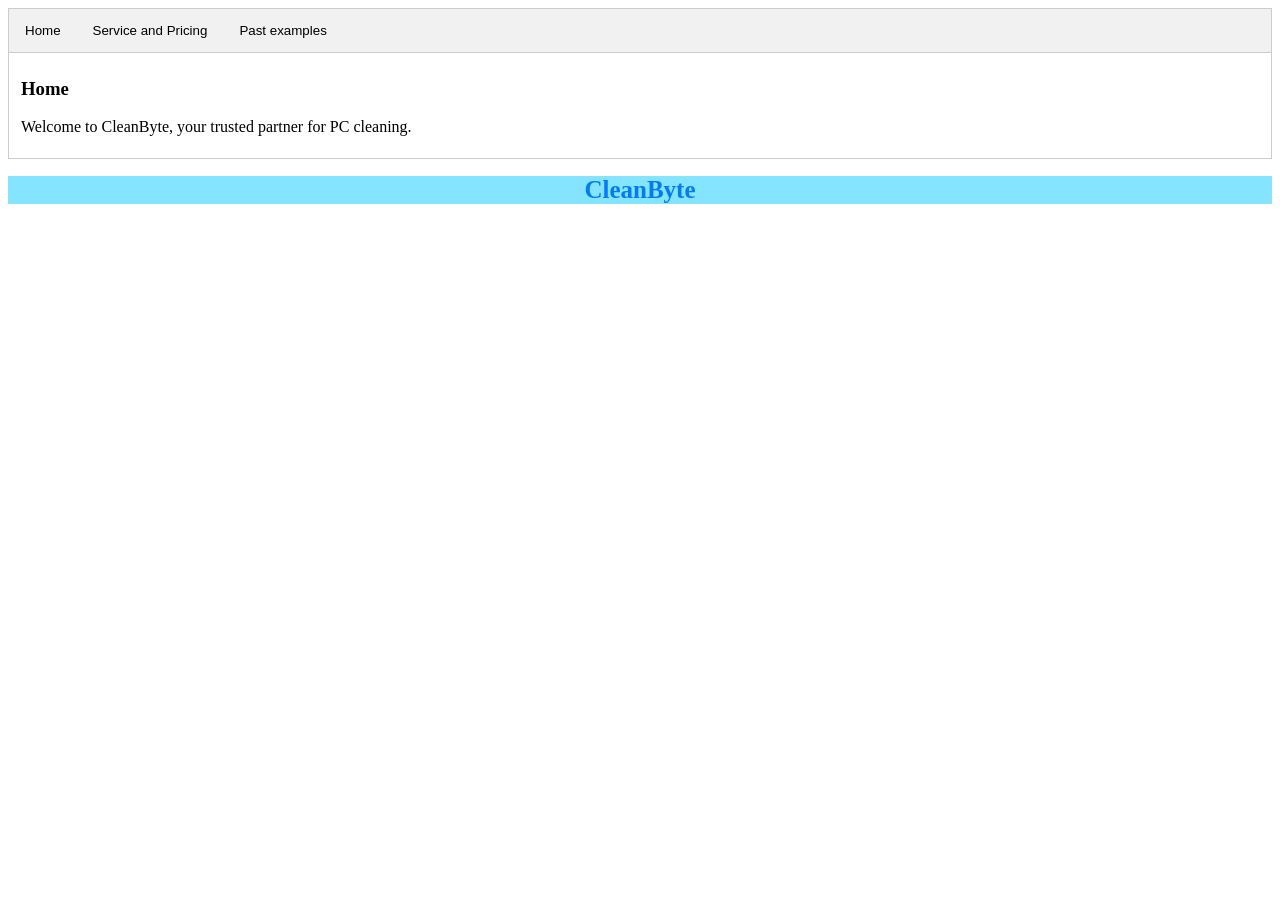
==== index.html @ 60a078ce "First batch of files Including the home page html, css, and js. While including the html of the serv" ====
<!DOCTYPE html>
<html lang="en">
<link rel="stylesheet" href="index.css">
<head>
    <meta charset="UTF-8">
    <title>CleanByte</title>
</head>
<body>
<div class="tab">
    <button class="tablinks" onclick="openCity('Home')">Home</button>
    <button class="tablinks" onclick="openCity('Service and Pricing')">Service and Pricing</button>
    <button class="tablinks" onclick="openCity('Past examples')">Past examples</button>
</div>

<!-- Tab content -->
<div id="Home" class="tabcontent">
  <h3>Home</h3>
  <p>Welcome to CleanByte, your trusted partner for PC cleaning.</p>
</div>


<div>
    <h1 style="color: #007bff; font-size: 25px; text-align: center; background-color: #85e4ff">CleanByte</h1>
</div>

<script src="index.js"></script>
</body>
</html>
---- index.css ----
h1 {
    color: #007bff;
    font-size: 25px;
    text-align: center;
    background-color: #85e4ff;
}

/* Style the tab */
.tab {
  overflow: hidden;
  border: 1px solid #ccc;
  background-color: #f1f1f1;
}

/* Style the buttons that are used to open the tab content */
.tab button {
  background-color: inherit;
  float: left;
  border: none;
  outline: none;
  cursor: pointer;
  padding: 14px 16px;
  transition: 0.3s;
}

/* Change background color of buttons on hover */
.tab button:hover {
  background-color: #ddd;
}

/* Create an active/current tablink class */
.tab button.active {
  background-color: #ccc;
}

/* Style the tab content */
.tabcontent {
  display: none;
  padding: 6px 12px;
  border: 1px solid #ccc;
  border-top: none;
}
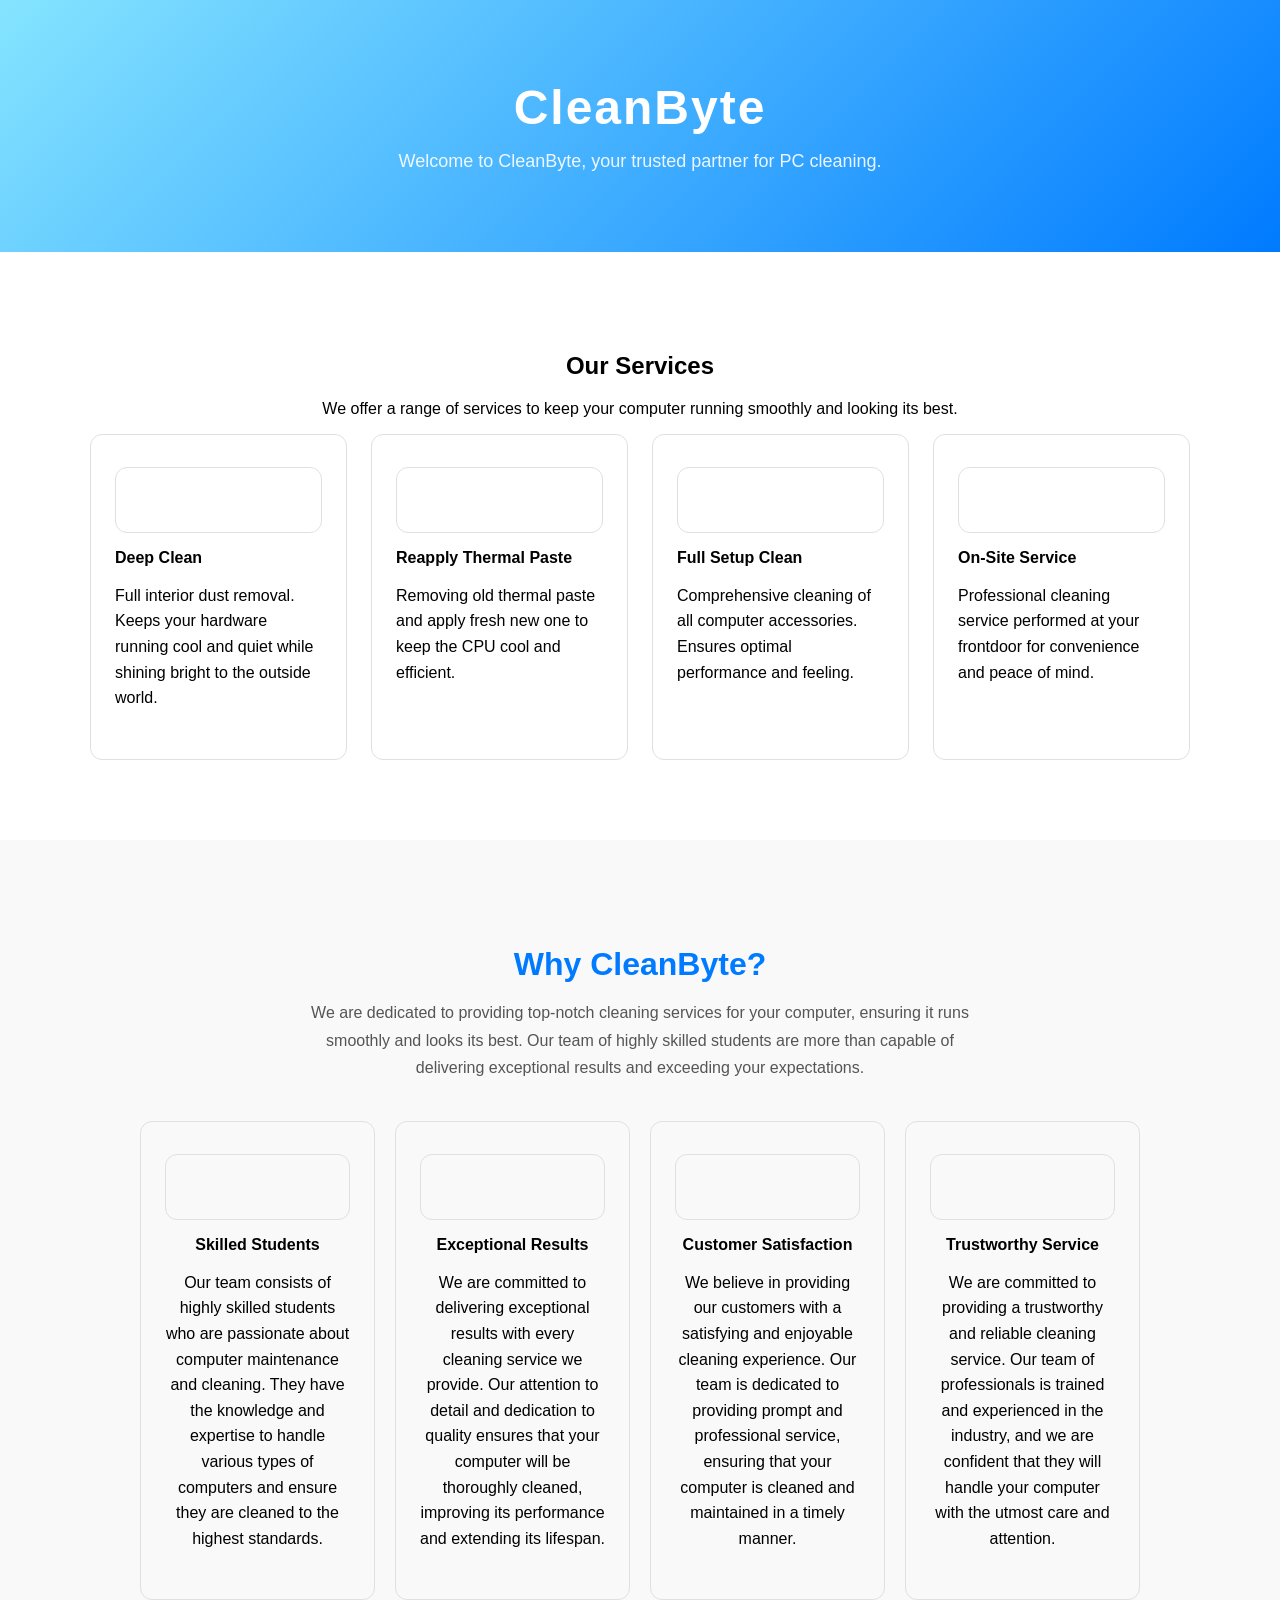
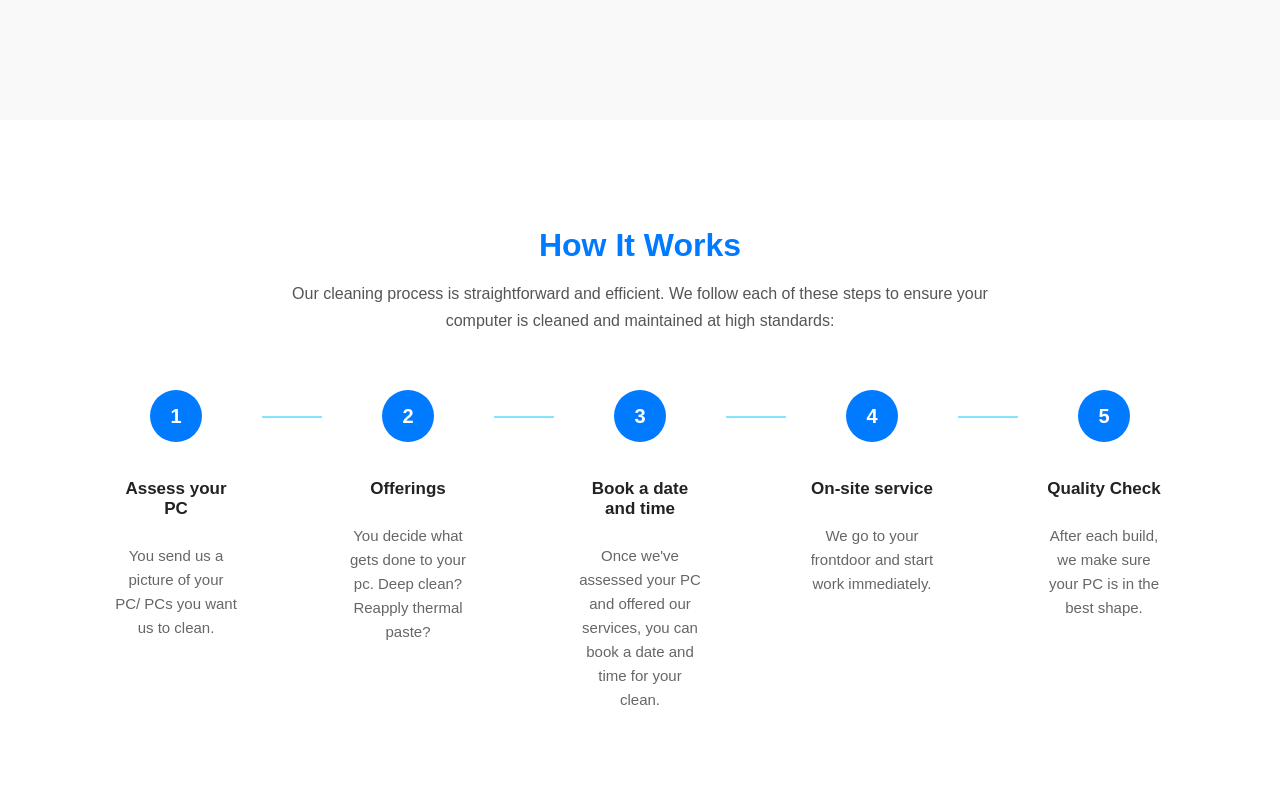
==== commit 0f4fe223: "Revamp index.html with new layout and services Updated the structure and content of the landing page" ====
--- a/index.html
+++ b/index.html
@@ -6,23 +6,127 @@
     <title>CleanByte</title>
 </head>
 <body>
-<div class="tab">
-    <button class="tablinks" onclick="openCity('Home')">Home</button>
-    <button class="tablinks" onclick="openCity('Service and Pricing')">Service and Pricing</button>
-    <button class="tablinks" onclick="openCity('Past examples')">Past examples</button>
+
+<!-- Tab content -->
+<div class="landing-page">
+    <h1>CleanByte</h1>
+    <h3>Welcome to CleanByte, your trusted partner for PC cleaning.</h3>
 </div>
 
-<!-- Tab content -->
-<div id="Home" class="tabcontent">
-  <h3>Home</h3>
-  <p>Welcome to CleanByte, your trusted partner for PC cleaning.</p>
-</div>
+<!-- Service Section -->
 
+<section class="services">
+    <div class="services-header">
+        <h2 style="text-align: center;">Our Services</h2>
+        <p style="text-align: center">We offer a range of services to keep your computer running smoothly and looking its best.</p>
+    </div>
+    <div class="services-grid">
+        <div class="card">
+            <div class="card"></div>
+            <h3> Deep Clean </h3>
+            <p>Full interior dust removal. Keeps your hardware running cool and quiet while shining bright to the outside world.</p>
+        </div>
+        <div class="card">
+            <div class="card"></div>
+            <h3> Reapply Thermal Paste </h3>
+            <p> Removing old thermal paste and apply fresh new one to keep the CPU cool and efficient. </p>
+        </div>
+        <div class="card">
+            <div class="card"></div>
+            <h3> Full Setup Clean </h3>
+            <p> Comprehensive cleaning of all computer accessories. Ensures optimal performance and feeling.</p>
+        </div>
+        <div class="card">
+            <div class="card"></div>
+            <h3> On-Site Service </h3>
+            <p> Professional cleaning service performed at your frontdoor for convenience and peace of mind. </p>
+        </div>
+    </div>    
+</section>
 
-<div>
-    <h1 style="color: #007bff; font-size: 25px; text-align: center; background-color: #85e4ff">CleanByte</h1>
-</div>
+<section class="trusted-by">
+    <!-- Why us -->
+    <div class="trusted-by-header">
+        <h2>
+            Why CleanByte?
+        </h2>
+        <p>
+            We are dedicated to providing top-notch cleaning services for your computer, ensuring it runs
+            smoothly and looks its best. Our team of highly skilled students are more than
+            capable of delivering exceptional results and exceeding your expectations.
+        </p>
+    </div>
+    <div class="trusted-by-grid">
+        <div class="card">
+            <div class="card"></div>
+            <h3> Skilled Students </h3>
+            <p> Our team consists of highly skilled students who are passionate about computer maintenance and cleaning. 
+                They have the knowledge and expertise to handle various types of computers and ensure they are 
+                cleaned to the highest standards. </p>
+        </div>
+        <div class="card">
+            <div class="card"></div>
+            <h3> Exceptional Results </h3>
+            <p> We are committed to delivering exceptional results with every cleaning service we provide. 
+                Our attention to detail and dedication to quality ensures that your computer will be thoroughly cleaned,
+                improving its performance and extending its lifespan. </p>
+        </div>
+        <div class="card">
+            <div class="card"></div>
+            <h3> Customer Satisfaction </h3>
+            <p> We believe in providing our customers with a satisfying and enjoyable cleaning experience. 
+                Our team is dedicated to providing prompt and professional service, ensuring that your computer is 
+                cleaned and maintained in a timely manner. </p>
+        </div>
+        <div class="card">
+            <div class="card"></div>
+            <h3> Trustworthy Service </h3>
+            <p> We are committed to providing a trustworthy and reliable cleaning service. Our team of professionals 
+                is trained and experienced in the industry, and we are confident that they will handle your computer 
+                with the utmost care and attention. </p>
+        </div>
+    </div>
+</section>
+
+<section class="how-it-works">
+    <div class="how-it-works-header">
+        <h2>How It Works</h2>
+        <p>Our cleaning process is straightforward and efficient. We follow each of these steps to ensure your
+            computer is cleaned and maintained at high standards:</p>
+    </div>
+    <div class="how-it-works-steps">
+        <div class="step">
+            <div class="step-number">1</div>
+            <h3>Assess your PC</h3>
+            <p>You send us a picture of your PC/ PCs you want us to clean. </p>
+        </div>
+        <div class="step-divider"></div>
+        <div class="step">
+            <div class="step-number">2</div>
+            <h3>Offerings</h3>
+            <p>You decide what gets done to your pc. Deep clean? Reapply thermal paste? </p>
+        </div>
+        <div class="step-divider"></div>
+        <div class="step">
+            <div class="step-number">3</div>
+            <h3>Book a date and time</h3>
+            <p>Once we've assessed your PC and offered our services, you can book a date and time for your clean.</p>
+        </div>
+        <div class="step-divider"></div>
+        <div class="step">
+            <div class="step-number">4</div>
+            <h3>On-site service</h3>
+            <p>We go to your frontdoor and start work immediately.</p>
+        </div>
+        <div class="step-divider"></div>
+        <div class="step">
+            <div class="step-number">5</div>
+            <h3>Quality Check</h3>
+            <p>After each build, we make sure your PC is in the best shape. </p>
+        </div>
+    </div>
+</section>
 
 <script src="index.js"></script>
 </body>
-</html>+</html>
--- a/index.css
+++ b/index.css
@@ -1,8 +1,19 @@
+body {
+    font-family: Arial, sans-serif;
+    margin: 0;
+    padding: 0;
+}
+
 h1 {
     color: #007bff;
     font-size: 25px;
     text-align: center;
     background-color: #85e4ff;
+    margin: 0;
+}
+
+h3 {
+    font-size: 20px;
 }
 
 /* Style the tab */
@@ -21,6 +32,7 @@
   cursor: pointer;
   padding: 14px 16px;
   transition: 0.3s;
+  font-size: 14px;
 }
 
 /* Change background color of buttons on hover */
@@ -39,4 +51,197 @@
   padding: 6px 12px;
   border: 1px solid #ccc;
   border-top: none;
-}+}
+/* ------------ Landing Part ------------------ */
+.landing-page {
+    background: linear-gradient(135deg, #85e4ff 0%, #007bff 100%);
+    padding: 80px 40px;
+    text-align: center;
+}
+
+.landing-page h1 {
+    background-color: transparent;
+    color: #ffffff;
+    font-size: 48px;
+    letter-spacing: 2px;
+    margin: 0 0 16px 0;
+}
+
+.landing-page h3 {
+    color: rgba(255, 255, 255, 0.9);
+    font-size: 18px;
+    font-weight: 400;
+    margin: 0;
+}
+
+/* ------------ Servicing Part ------------------ */
+.services {
+    padding: 80px 40px;
+}
+
+.services-grid {
+    display: grid;
+    grid-template-columns: repeat(4, 1fr);
+    gap: 24px;
+    max-width: 1100px;
+    margin: 0 auto;
+}
+
+.card {
+    padding: 32px 24px;
+    border: 1px solid #e0e0e0;
+    border-radius: 12px;
+}
+
+.card-icon {
+    width: 64px;
+    height: 64px;
+    margin-bottom: 16px;
+}
+
+.card h3 {
+    font-size: 16px;
+    font-weight: bold;
+    margin-bottom: 8px;
+}
+
+.card p {
+    font-size: 16px;
+    line-height: 1.6;
+    color: #000;
+}
+
+@media (max-width: 768px) {
+    .services-grid {
+        grid-template-columns: repeat(2, 1fr);
+    }
+}
+
+@media (max-width: 480px) {
+    .services-grid {
+        grid-template-columns: 1fr;
+    }
+}
+
+/* ------------ Trusted By / Why Us Part ------------------ */
+.trusted-by {
+    background-color: #f9f9f9;
+    padding: 80px 20px;
+    text-align: center;
+}
+
+.trusted-by-header {
+    max-width: 700px;
+    margin: 0 auto;
+}
+
+.trusted-by-header h2 {
+    font-size: 32px;
+    color: #007bff;
+    margin-bottom: 16px;
+}
+
+.trusted-by-header p {
+    font-size: 16px;
+    line-height: 1.7;
+    color: #555;
+}
+
+.trusted-by-grid {
+    display: grid;
+    grid-template-columns: repeat(4, 1fr);
+    gap: 20px;
+    max-width: 1000px;
+    margin: 40px auto;
+}
+
+/* ------------ How It Works Part ------------------ */
+.how-it-works {
+    padding: 80px 40px;
+    background-color: #ffffff;
+    text-align: center;
+}
+
+.how-it-works-header {
+    max-width: 700px;
+    margin: 0 auto 56px auto;
+}
+
+.how-it-works-header h2 {
+    font-size: 32px;
+    color: #007bff;
+    margin-bottom: 16px;
+}
+
+.how-it-works-header p {
+    font-size: 16px;
+    line-height: 1.7;
+    color: #555;
+}
+
+.how-it-works-steps {
+    display: flex;
+    flex-direction: row;
+    align-items: flex-start;
+    justify-content: center;
+    max-width: 1100px;
+    margin: 0 auto;
+}
+
+.step {
+    flex: 1;
+    padding: 0 24px;
+    display: flex;
+    flex-direction: column;
+    align-items: center;
+}
+
+.step-number {
+    width: 52px;
+    height: 52px;
+    border-radius: 50%;
+    background-color: #007bff;
+    color: #ffffff;
+    font-size: 20px;
+    font-weight: bold;
+    display: flex;
+    align-items: center;
+    justify-content: center;
+    margin-bottom: 20px;
+    flex-shrink: 0;
+}
+
+.step h3 {
+    font-size: 17px;
+    font-weight: bold;
+    margin-bottom: 10px;
+    color: #222;
+}
+
+.step p {
+    font-size: 15px;
+    line-height: 1.6;
+    color: #666;
+}
+
+.step-divider {
+    width: 60px;
+    height: 2px;
+    background-color: #85e4ff;
+    margin-top: 26px;
+    flex-shrink: 0;
+}
+
+@media (max-width: 768px) {
+    .how-it-works-steps {
+        flex-direction: column;
+        align-items: center;
+    }
+
+    .step-divider {
+        width: 2px;
+        height: 40px;
+        margin: 0;
+    }
+}
+
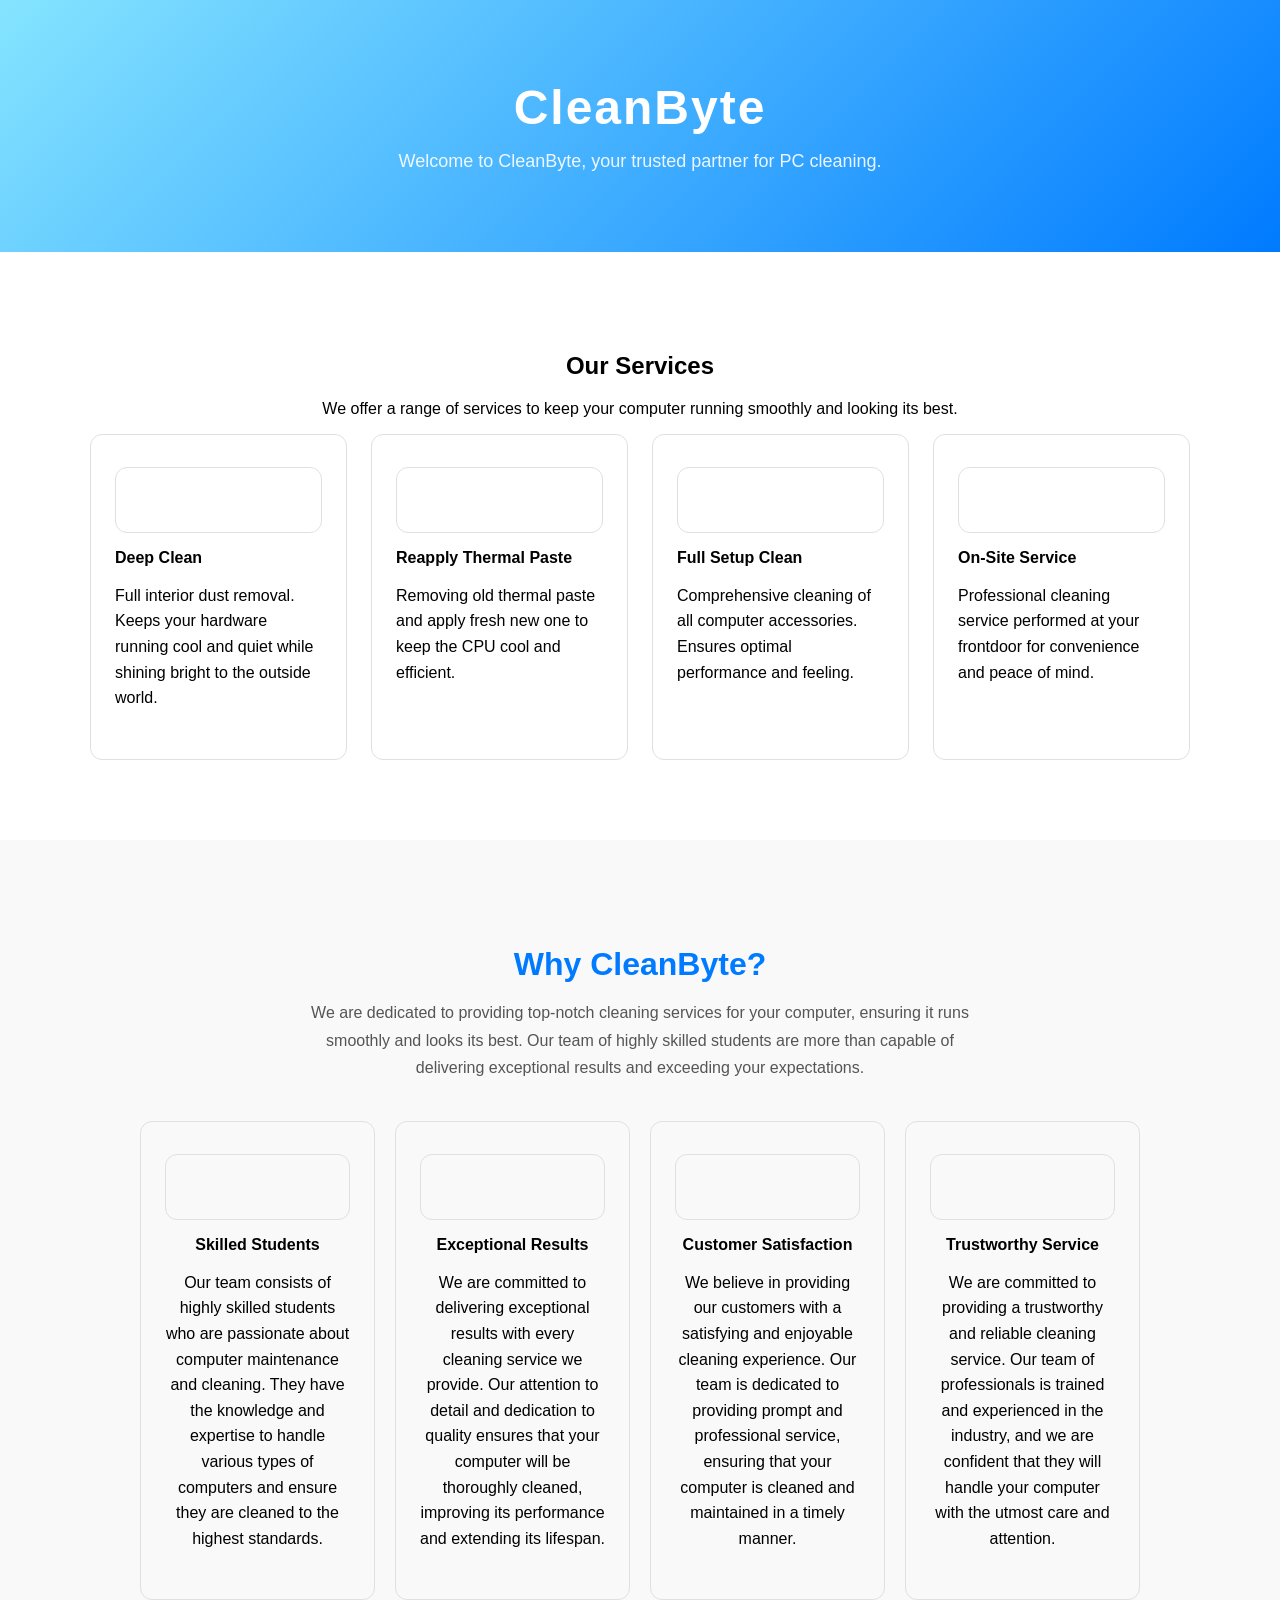
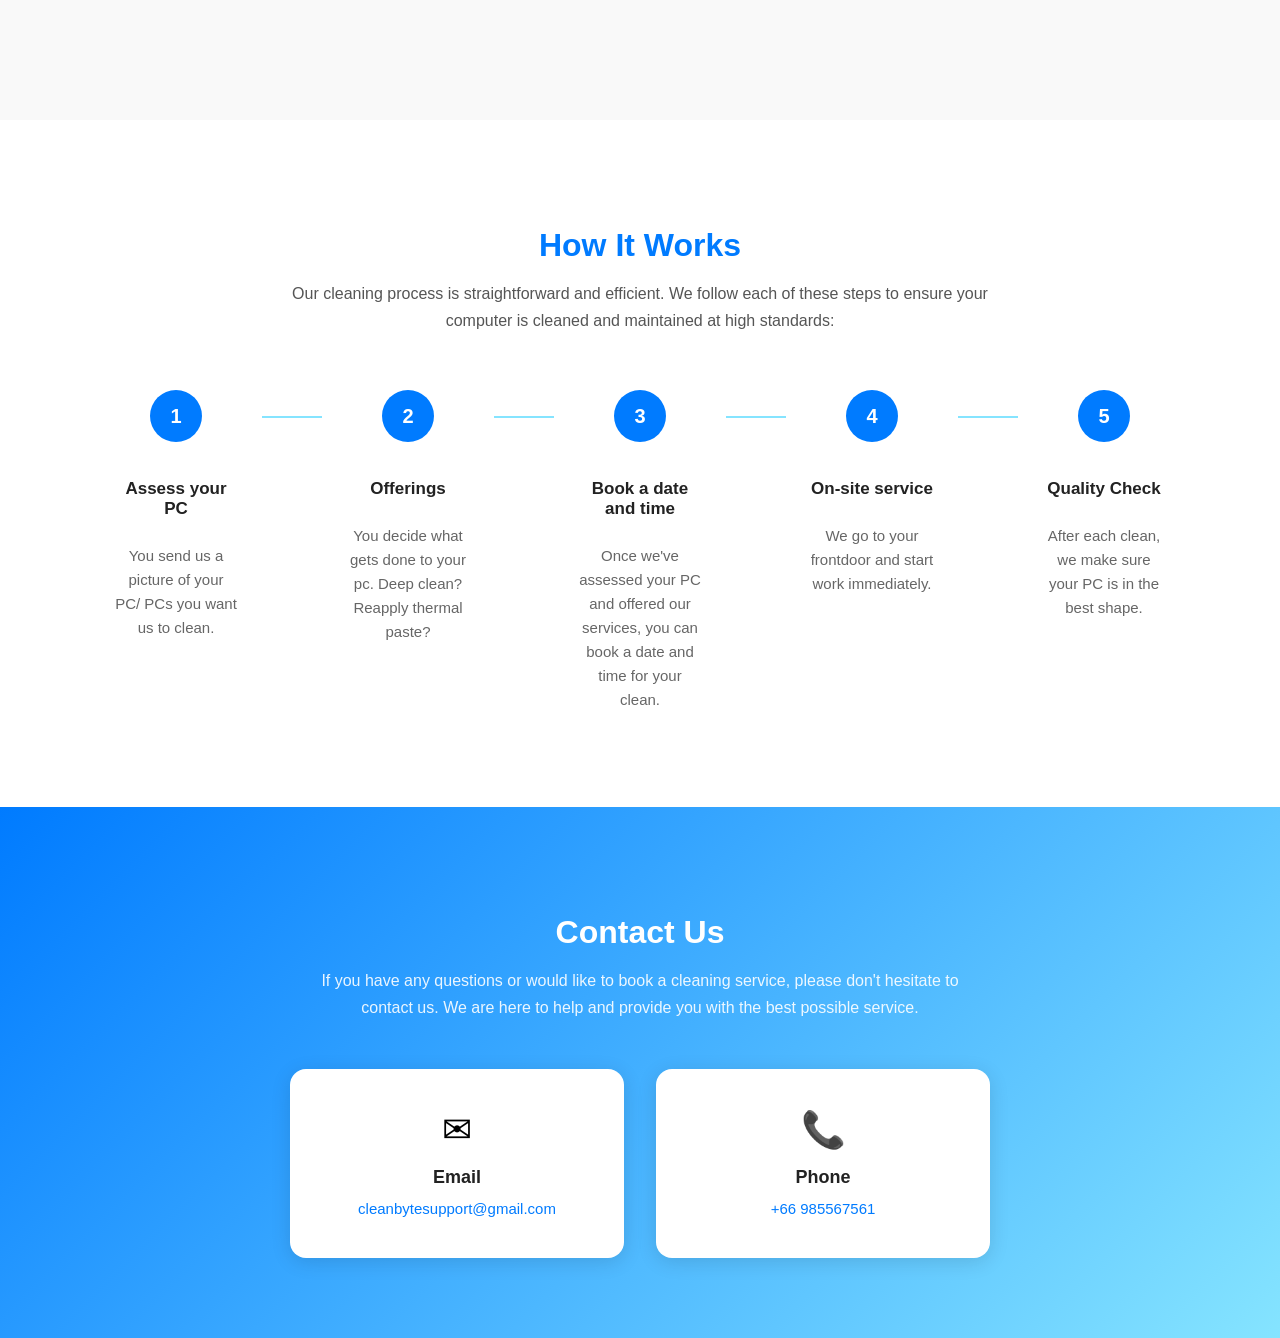
==== commit 34f7fdf9: "Enhance index.html with service details and contact info Updated the index.html file to include addi" ====
--- a/index.html
+++ b/index.html
@@ -122,7 +122,27 @@
         <div class="step">
             <div class="step-number">5</div>
             <h3>Quality Check</h3>
-            <p>After each build, we make sure your PC is in the best shape. </p>
+            <p>After each clean, we make sure your PC is in the best shape. </p>
+        </div>
+    </div>
+</section>
+
+<section class="contact-us">
+    <div class="contact-us-header">
+        <h2>Contact Us</h2>
+        <p>If you have any questions or would like to book a cleaning service, please don't hesitate to contact us.
+            We are here to help and provide you with the best possible service.</p>
+    </div>
+    <div class="contact-us-cards">
+        <div class="contact-card">
+            <div class="contact-card-icon">&#9993;</div>
+            <h3>Email</h3>
+            <a href="mailto:cleanbytesupport@gmail.com">cleanbytesupport@gmail.com</a>
+        </div>
+        <div class="contact-card">
+            <div class="contact-card-icon">&#128222;</div>
+            <h3>Phone</h3>
+            <a href="tel:+66985567561">+66 985567561</a>
         </div>
     </div>
 </section>
--- a/index.css
+++ b/index.css
@@ -245,3 +245,88 @@
     }
 }
 
+/* ------------ Contact Us Part ------------------ */
+.contact-us {
+    background: linear-gradient(135deg, #007bff 0%, #85e4ff 100%);
+    padding: 80px 40px;
+    text-align: center;
+}
+
+.contact-us-header {
+    max-width: 650px;
+    margin: 0 auto 48px auto;
+}
+
+.contact-us-header h2 {
+    font-size: 32px;
+    color: #ffffff;
+    margin-bottom: 16px;
+}
+
+.contact-us-header p {
+    font-size: 16px;
+    line-height: 1.7;
+    color: rgba(255, 255, 255, 0.9);
+}
+
+.contact-us-cards {
+    display: flex;
+    justify-content: center;
+    gap: 32px;
+    flex-wrap: wrap;
+    max-width: 700px;
+    margin: 0 auto;
+}
+
+.contact-card {
+    background-color: #ffffff;
+    border-radius: 16px;
+    padding: 40px 48px;
+    flex: 1;
+    min-width: 220px;
+    max-width: 280px;
+    box-shadow: 0 4px 20px rgba(0, 0, 0, 0.12);
+    transition: transform 0.2s ease, box-shadow 0.2s ease;
+}
+
+.contact-card:hover {
+    transform: translateY(-4px);
+    box-shadow: 0 8px 28px rgba(0, 0, 0, 0.18);
+}
+
+.contact-card-icon {
+    font-size: 36px;
+    margin-bottom: 16px;
+}
+
+.contact-card h3 {
+    font-size: 18px;
+    font-weight: bold;
+    color: #222;
+    margin: 0 0 12px 0;
+}
+
+.contact-card a {
+    font-size: 15px;
+    color: #007bff;
+    text-decoration: none;
+    word-break: break-all;
+}
+
+.contact-card a:hover {
+    text-decoration: underline;
+}
+
+@media (max-width: 480px) {
+    .contact-us-cards {
+        flex-direction: column;
+        align-items: center;
+    }
+
+    .contact-card {
+        max-width: 100%;
+        width: 100%;
+    }
+}
+
+
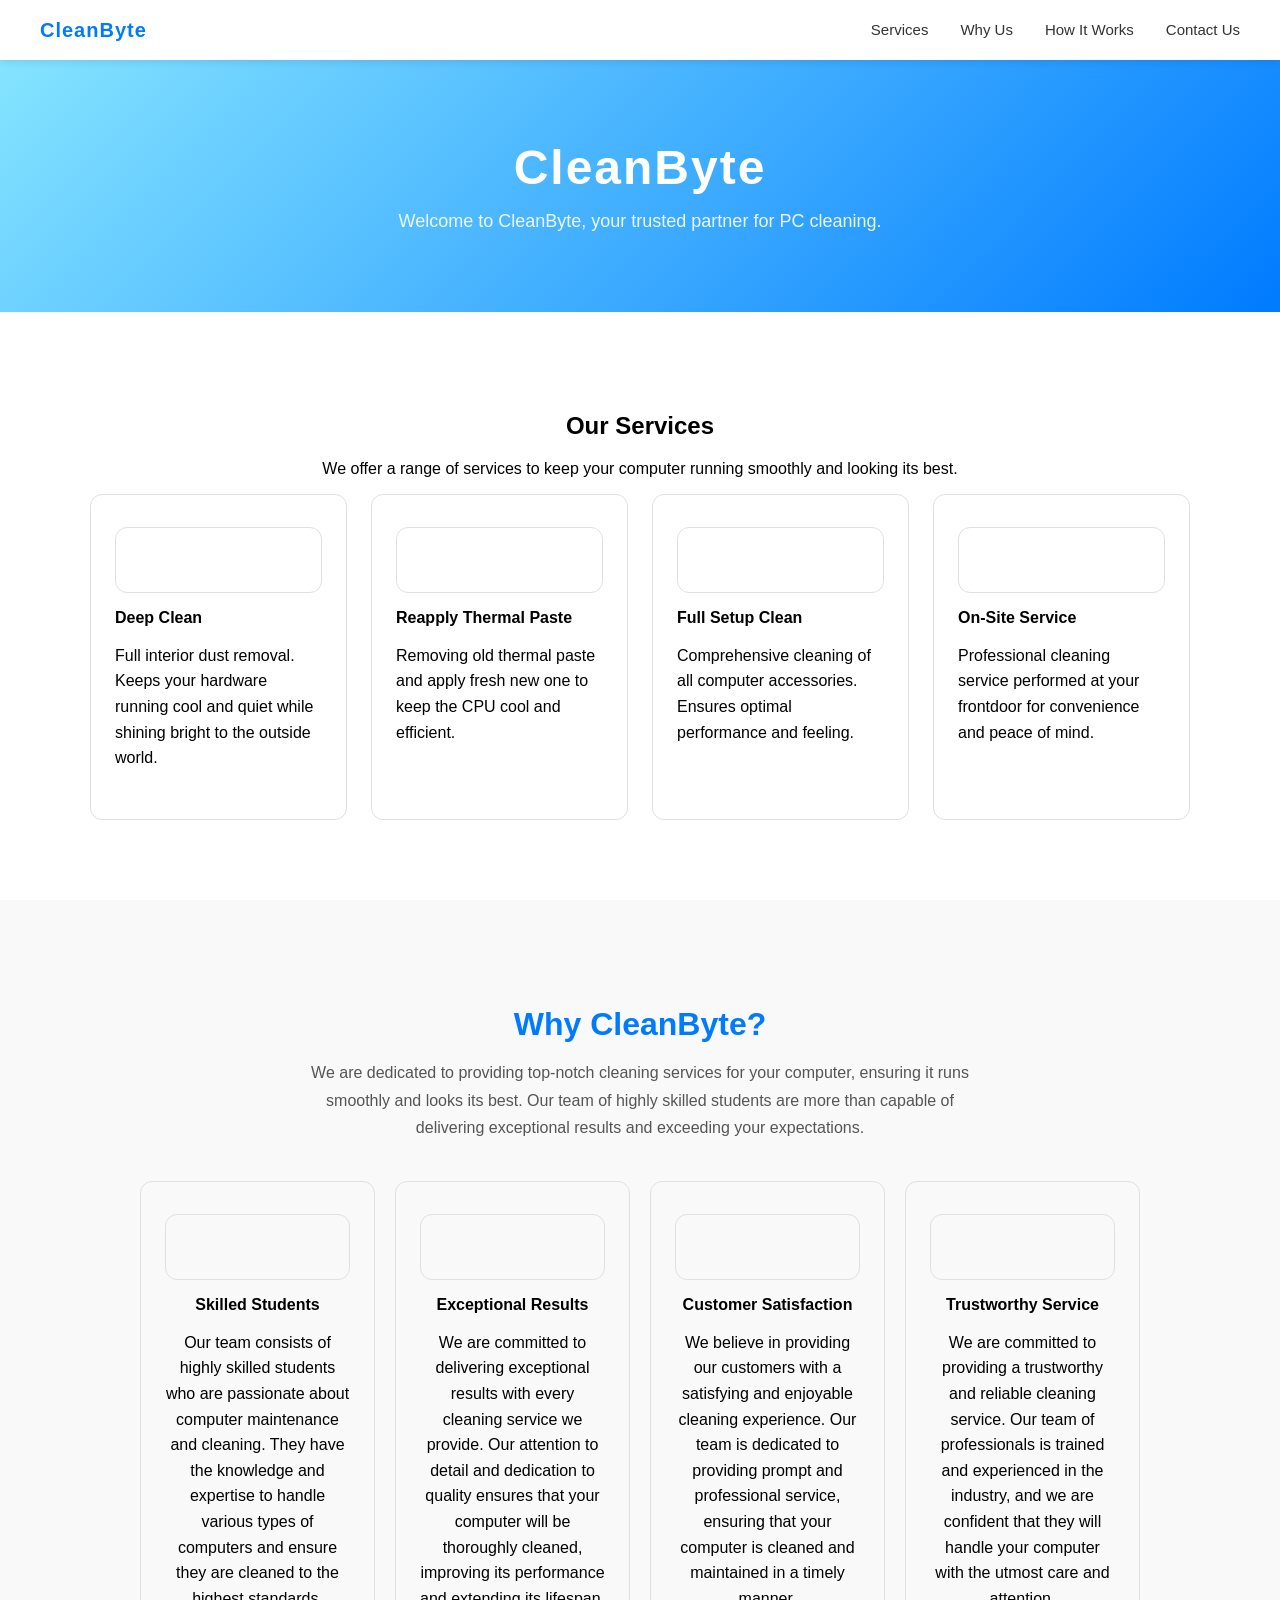
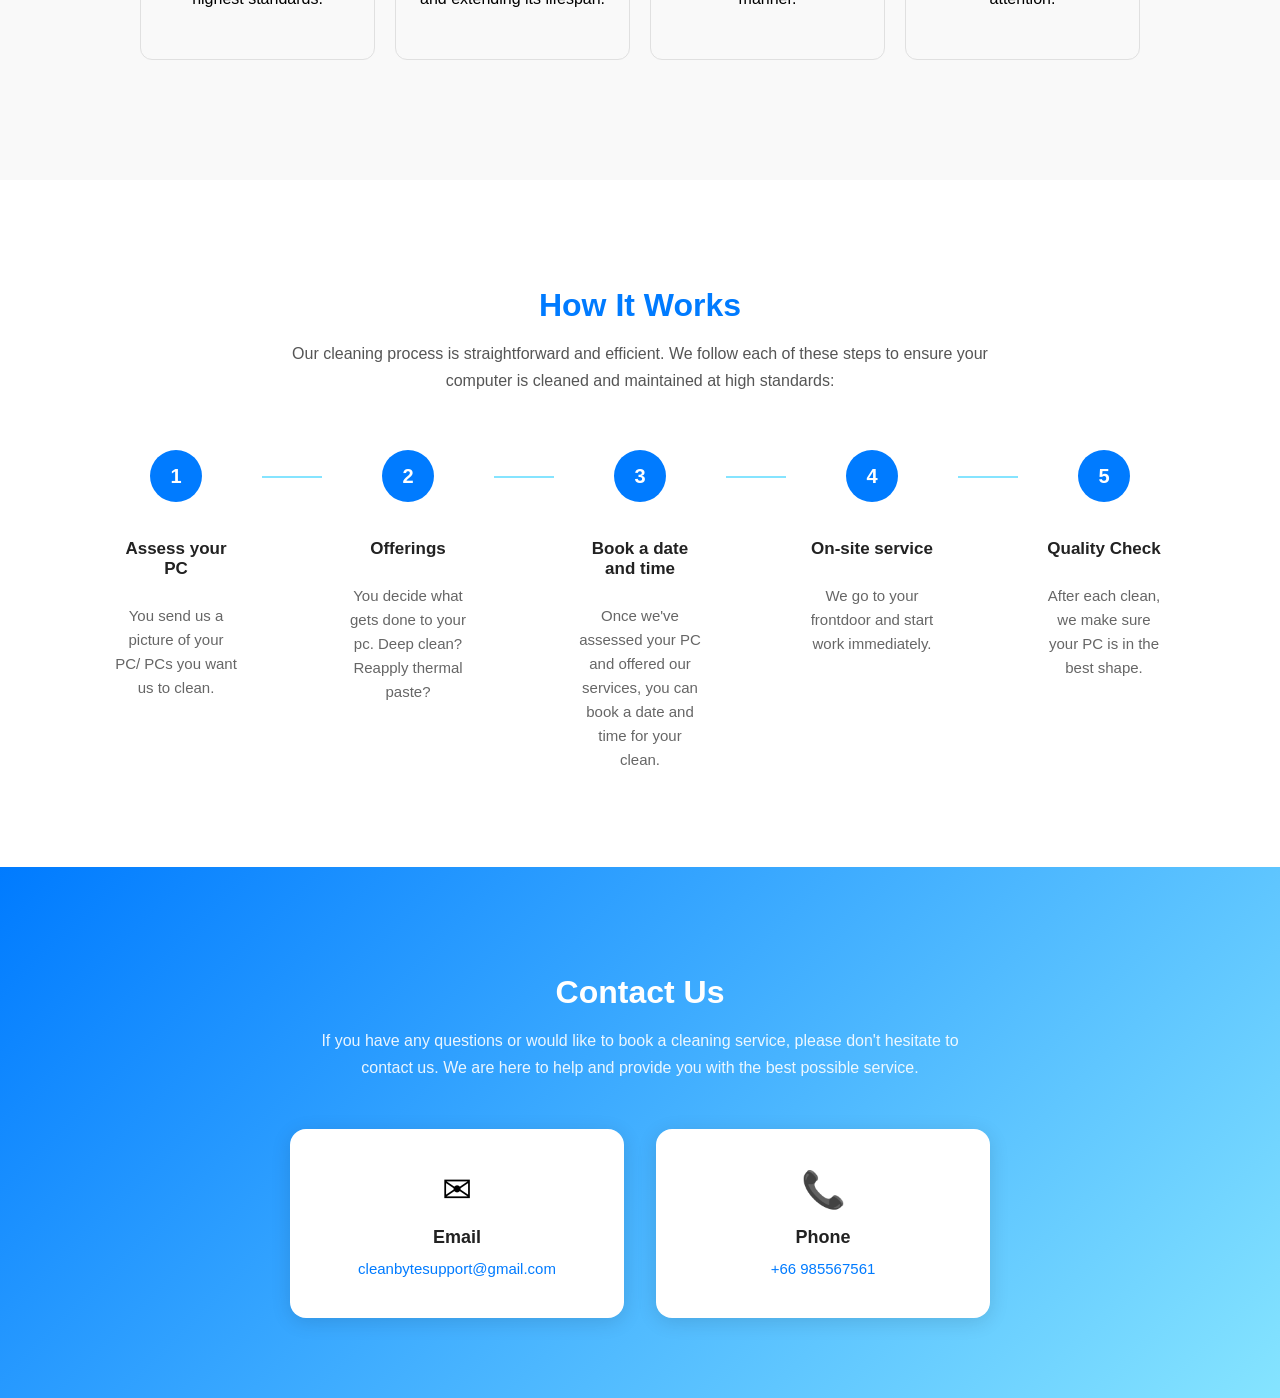
==== commit c2ed37c9: "Add navigation bar and section IDs to index.html" ====
--- a/index.html
+++ b/index.html
@@ -1,11 +1,22 @@
 <!DOCTYPE html>
 <html lang="en">
-<link rel="stylesheet" href="index.css">
 <head>
+    <link rel="stylesheet" href="index.css">
     <meta charset="UTF-8">
     <title>CleanByte</title>
 </head>
 <body>
+
+<!-- Navbar -->
+<nav class="navbar">
+    <div class="navbar-logo">CleanByte</div>
+    <ul class="navbar-links">
+        <li><a href="#services">Services</a></li>
+        <li><a href="#why-us">Why Us</a></li>
+        <li><a href="#how-it-works">How It Works</a></li>
+        <li><a href="#contact-us">Contact Us</a></li>
+    </ul>
+</nav>
 
 <!-- Tab content -->
 <div class="landing-page">
@@ -15,7 +26,7 @@
 
 <!-- Service Section -->
 
-<section class="services">
+<section id="services" class="services">
     <div class="services-header">
         <h2 style="text-align: center;">Our Services</h2>
         <p style="text-align: center">We offer a range of services to keep your computer running smoothly and looking its best.</p>
@@ -44,7 +55,7 @@
     </div>    
 </section>
 
-<section class="trusted-by">
+<section id="why-us" class="trusted-by">
     <!-- Why us -->
     <div class="trusted-by-header">
         <h2>
@@ -88,7 +99,7 @@
     </div>
 </section>
 
-<section class="how-it-works">
+<section id="how-it-works" class="how-it-works">
     <div class="how-it-works-header">
         <h2>How It Works</h2>
         <p>Our cleaning process is straightforward and efficient. We follow each of these steps to ensure your
@@ -127,7 +138,7 @@
     </div>
 </section>
 
-<section class="contact-us">
+<section id="contact-us" class="contact-us">
     <div class="contact-us-header">
         <h2>Contact Us</h2>
         <p>If you have any questions or would like to book a cleaning service, please don't hesitate to contact us.
--- a/index.css
+++ b/index.css
@@ -1,7 +1,67 @@
+html {
+    scroll-behavior: smooth;
+}
+
 body {
     font-family: Arial, sans-serif;
     margin: 0;
     padding: 0;
+}
+
+/* ------------ Navbar ------------------ */
+.navbar {
+    position: sticky;
+    top: 0;
+    z-index: 100;
+    display: flex;
+    align-items: center;
+    justify-content: space-between;
+    background-color: #ffffff;
+    padding: 0 40px;
+    height: 60px;
+    box-shadow: 0 2px 8px rgba(0, 0, 0, 0.1);
+}
+
+.navbar-logo {
+    font-size: 20px;
+    font-weight: bold;
+    color: #007bff;
+    letter-spacing: 1px;
+}
+
+.navbar-links {
+    list-style: none;
+    display: flex;
+    gap: 32px;
+    margin: 0;
+    padding: 0;
+}
+
+.navbar-links a {
+    text-decoration: none;
+    color: #333;
+    font-size: 15px;
+    font-weight: 500;
+    transition: color 0.2s ease;
+}
+
+.navbar-links a:hover {
+    color: #007bff;
+}
+
+@media (max-width: 600px) {
+    .navbar {
+        flex-direction: column;
+        height: auto;
+        padding: 12px 20px;
+        gap: 10px;
+    }
+
+    .navbar-links {
+        gap: 16px;
+        flex-wrap: wrap;
+        justify-content: center;
+    }
 }
 
 h1 {
@@ -328,5 +388,3 @@
         width: 100%;
     }
 }
-
-
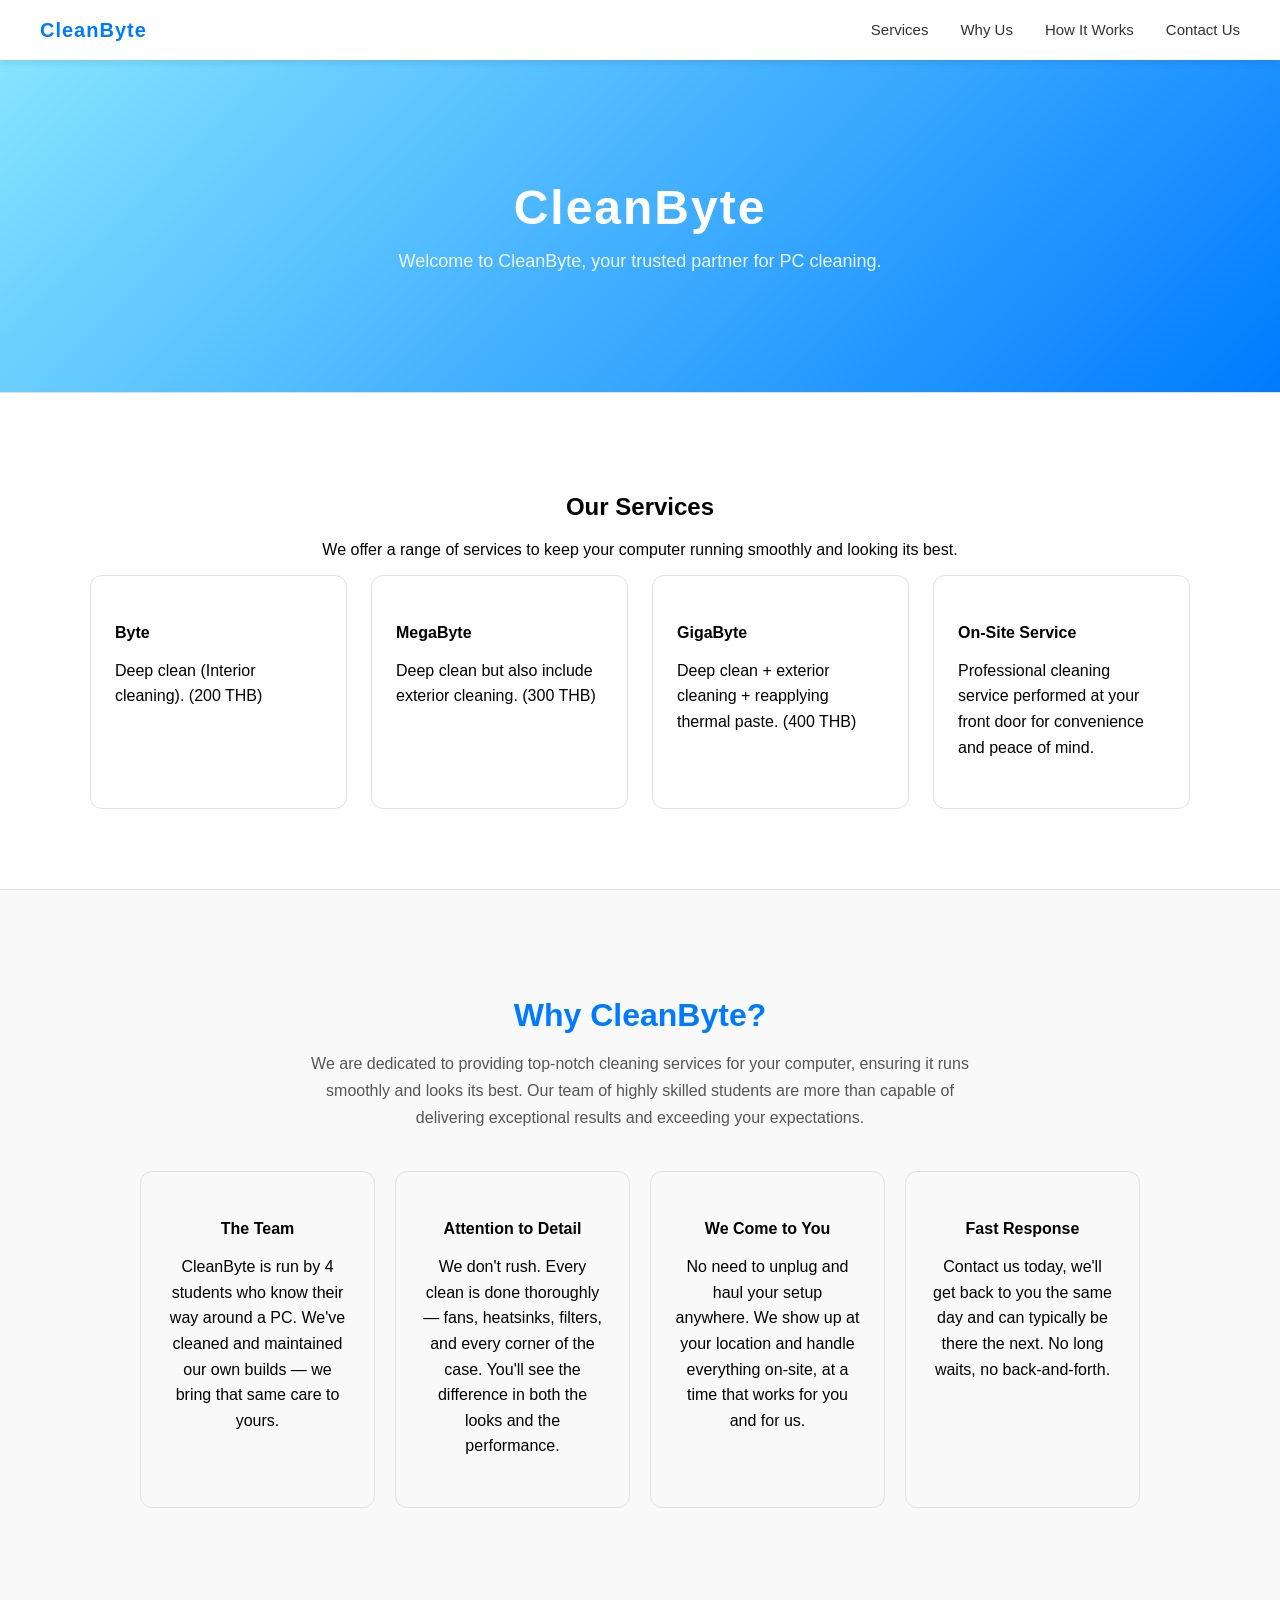
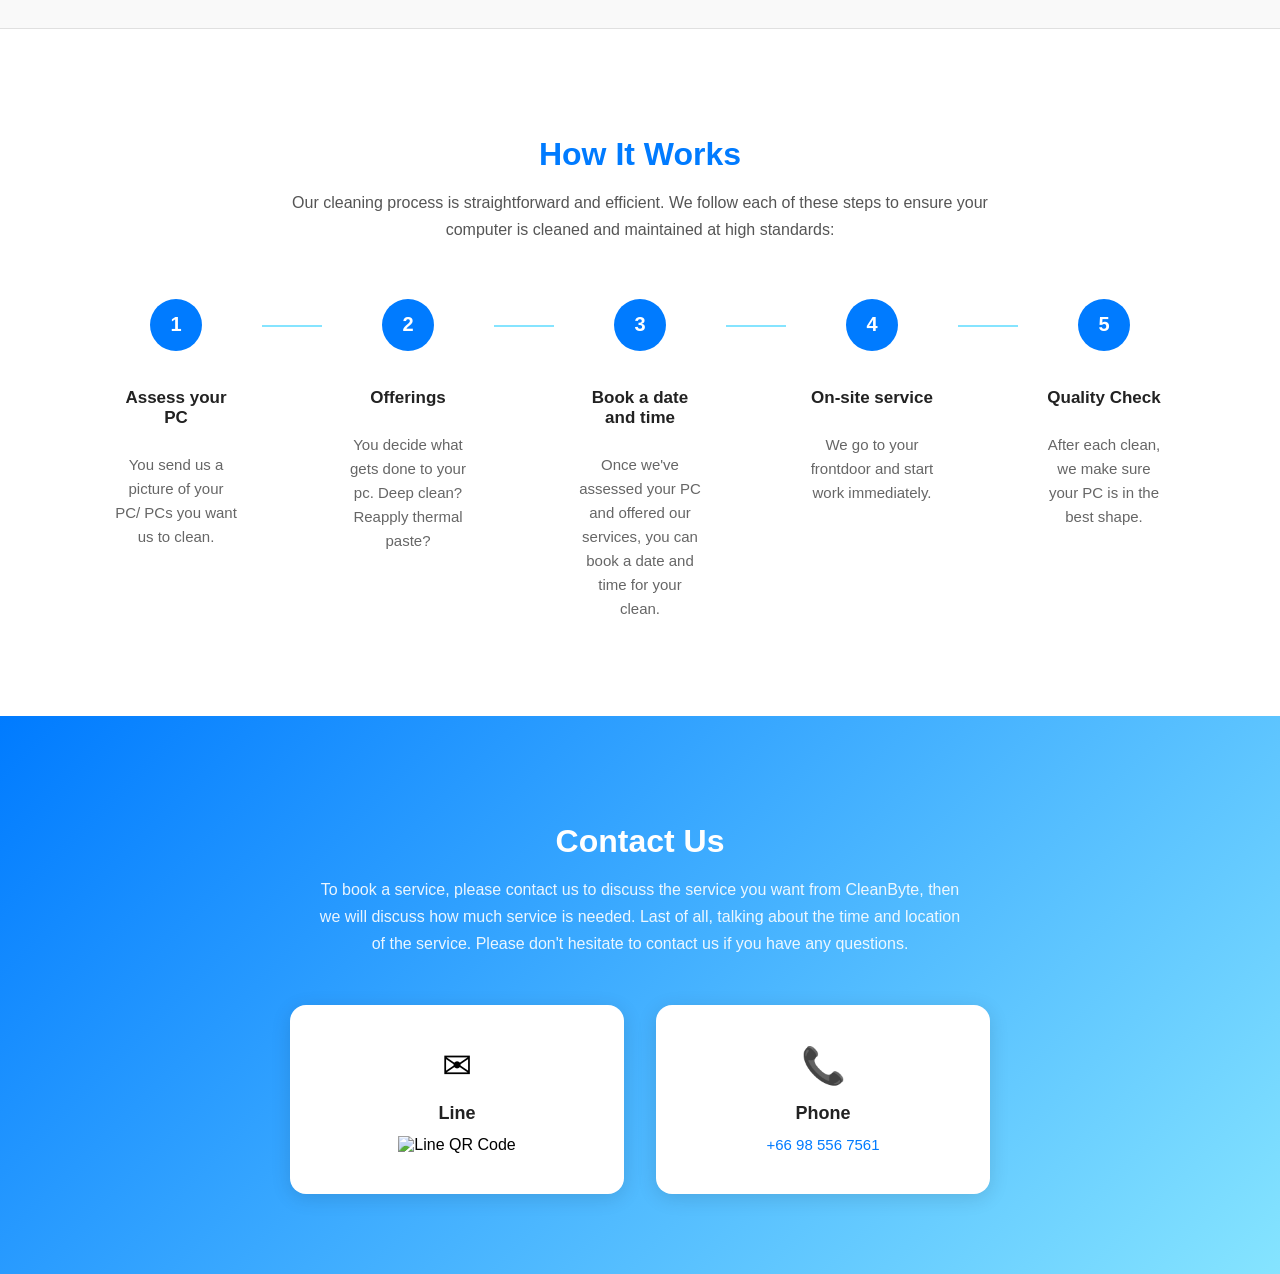
==== commit b1ced5f0: "Refactor index.html for improved structure and content Adding a few more border touches" ====
--- a/index.html
+++ b/index.html
@@ -1,9 +1,10 @@
 <!DOCTYPE html>
 <html lang="en">
 <head>
+    <meta charset="UTF-8">
+    <meta name="viewport" content="width=device-width, initial-scale=1.0">
+    <title>CleanByte</title>
     <link rel="stylesheet" href="index.css">
-    <meta charset="UTF-8">
-    <title>CleanByte</title>
 </head>
 <body>
 
@@ -33,26 +34,22 @@
     </div>
     <div class="services-grid">
         <div class="card">
-            <div class="card"></div>
-            <h3> Deep Clean </h3>
-            <p>Full interior dust removal. Keeps your hardware running cool and quiet while shining bright to the outside world.</p>
+            <h3> Byte </h3>
+             <p>Deep clean (Interior cleaning). (200 THB)</p>
         </div>
         <div class="card">
-            <div class="card"></div>
-            <h3> Reapply Thermal Paste </h3>
-            <p> Removing old thermal paste and apply fresh new one to keep the CPU cool and efficient. </p>
+            <h3> MegaByte </h3>
+            <p> Deep clean but also include exterior cleaning. (300 THB) </p>
         </div>
         <div class="card">
-            <div class="card"></div>
-            <h3> Full Setup Clean </h3>
-            <p> Comprehensive cleaning of all computer accessories. Ensures optimal performance and feeling.</p>
+            <h3> GigaByte </h3>
+            <p> Deep clean + exterior cleaning + reapplying thermal paste. (400 THB)</p>
         </div>
         <div class="card">
-            <div class="card"></div>
             <h3> On-Site Service </h3>
-            <p> Professional cleaning service performed at your frontdoor for convenience and peace of mind. </p>
+            <p> Professional cleaning service performed at your front door for convenience and peace of mind. </p>
         </div>
-    </div>    
+    </div>
 </section>
 
 <section id="why-us" class="trusted-by">
@@ -69,32 +66,24 @@
     </div>
     <div class="trusted-by-grid">
         <div class="card">
-            <div class="card"></div>
-            <h3> Skilled Students </h3>
-            <p> Our team consists of highly skilled students who are passionate about computer maintenance and cleaning. 
-                They have the knowledge and expertise to handle various types of computers and ensure they are 
-                cleaned to the highest standards. </p>
+            <h3> The Team </h3>
+            <p> CleanByte is run by 4 students who know their way around a PC. We've cleaned and maintained our own
+                builds — we bring that same care to yours. </p>
         </div>
         <div class="card">
-            <div class="card"></div>
-            <h3> Exceptional Results </h3>
-            <p> We are committed to delivering exceptional results with every cleaning service we provide. 
-                Our attention to detail and dedication to quality ensures that your computer will be thoroughly cleaned,
-                improving its performance and extending its lifespan. </p>
+            <h3> Attention to Detail </h3>
+            <p> We don't rush. Every clean is done thoroughly — fans, heatsinks, filters, and every corner of the case.
+                You'll see the difference in both the looks and the performance. </p>
         </div>
         <div class="card">
-            <div class="card"></div>
-            <h3> Customer Satisfaction </h3>
-            <p> We believe in providing our customers with a satisfying and enjoyable cleaning experience. 
-                Our team is dedicated to providing prompt and professional service, ensuring that your computer is 
-                cleaned and maintained in a timely manner. </p>
+            <h3> We Come to You </h3>
+            <p> No need to unplug and haul your setup  anywhere. We show up at your location and handle everything
+                on-site, at a time that works for you and for us. </p>
         </div>
         <div class="card">
-            <div class="card"></div>
-            <h3> Trustworthy Service </h3>
-            <p> We are committed to providing a trustworthy and reliable cleaning service. Our team of professionals 
-                is trained and experienced in the industry, and we are confident that they will handle your computer 
-                with the utmost care and attention. </p>
+            <h3> Fast Response </h3>
+            <p> Contact us today, we'll get back to you the same day and can typically be there the next.
+                No long waits, no back-and-forth. </p>
         </div>
     </div>
 </section>
@@ -141,19 +130,20 @@
 <section id="contact-us" class="contact-us">
     <div class="contact-us-header">
         <h2>Contact Us</h2>
-        <p>If you have any questions or would like to book a cleaning service, please don't hesitate to contact us.
-            We are here to help and provide you with the best possible service.</p>
+        <p>To book a service, please contact us to discuss the service you want from CleanByte, then we will discuss
+            how much service is needed. Last of all, talking about the time and location of the service. Please don't
+        hesitate to contact us if you have any questions. </p>
     </div>
     <div class="contact-us-cards">
         <div class="contact-card">
             <div class="contact-card-icon">&#9993;</div>
-            <h3>Email</h3>
-            <a href="mailto:cleanbytesupport@gmail.com">cleanbytesupport@gmail.com</a>
+            <h3>Line</h3>
+            <img src="line-qr.jpg" alt="Line QR Code">
         </div>
         <div class="contact-card">
             <div class="contact-card-icon">&#128222;</div>
             <h3>Phone</h3>
-            <a href="tel:+66985567561">+66 985567561</a>
+            <a href="tel:+66985567561">+66 98 556 7561</a>
         </div>
     </div>
 </section>
--- a/index.css
+++ b/index.css
@@ -76,46 +76,10 @@
     font-size: 20px;
 }
 
-/* Style the tab */
-.tab {
-  overflow: hidden;
-  border: 1px solid #ccc;
-  background-color: #f1f1f1;
-}
-
-/* Style the buttons that are used to open the tab content */
-.tab button {
-  background-color: inherit;
-  float: left;
-  border: none;
-  outline: none;
-  cursor: pointer;
-  padding: 14px 16px;
-  transition: 0.3s;
-  font-size: 14px;
-}
-
-/* Change background color of buttons on hover */
-.tab button:hover {
-  background-color: #ddd;
-}
-
-/* Create an active/current tablink class */
-.tab button.active {
-  background-color: #ccc;
-}
-
-/* Style the tab content */
-.tabcontent {
-  display: none;
-  padding: 6px 12px;
-  border: 1px solid #ccc;
-  border-top: none;
-}
 /* ------------ Landing Part ------------------ */
 .landing-page {
     background: linear-gradient(135deg, #85e4ff 0%, #007bff 100%);
-    padding: 80px 40px;
+    padding: 120px 40px;
     text-align: center;
 }
 
@@ -137,6 +101,7 @@
 /* ------------ Servicing Part ------------------ */
 .services {
     padding: 80px 40px;
+    border-top: 1px solid #e0e0e0;
 }
 
 .services-grid {
@@ -149,8 +114,14 @@
 
 .card {
     padding: 32px 24px;
+    transition: transform 0.2s ease, box-shadow 0.2s ease;
     border: 1px solid #e0e0e0;
     border-radius: 12px;
+}
+
+.card img {
+    max-height: 100%;
+    max-width:100%;
 }
 
 .card-icon {
@@ -169,6 +140,11 @@
     font-size: 16px;
     line-height: 1.6;
     color: #000;
+}
+
+.card:hover {
+    transform: translateY(-4px);
+    box-shadow: 0 8px 24px rgba(0, 0, 0, 0.08);
 }
 
 @media (max-width: 768px) {
@@ -188,6 +164,7 @@
     background-color: #f9f9f9;
     padding: 80px 20px;
     text-align: center;
+    border-top: 1px solid #e0e0e0;
 }
 
 .trusted-by-header {
@@ -215,11 +192,24 @@
     margin: 40px auto;
 }
 
+@media (max-width: 768px) {
+    .trusted-by-grid {
+        grid-template-columns: repeat(2, 1fr);
+    }
+}
+
+@media (max-width: 480px) {
+    .trusted-by-grid {
+        grid-template-columns: 1fr;
+    }
+}
+
 /* ------------ How It Works Part ------------------ */
 .how-it-works {
     padding: 80px 40px;
     background-color: #ffffff;
     text-align: center;
+    border-top: 1px solid #e0e0e0;
 }
 
 .how-it-works-header {
@@ -349,6 +339,11 @@
     transition: transform 0.2s ease, box-shadow 0.2s ease;
 }
 
+.contact-card img {
+    max-width: 100%;
+    height: auto;
+}
+
 .contact-card:hover {
     transform: translateY(-4px);
     box-shadow: 0 8px 28px rgba(0, 0, 0, 0.18);
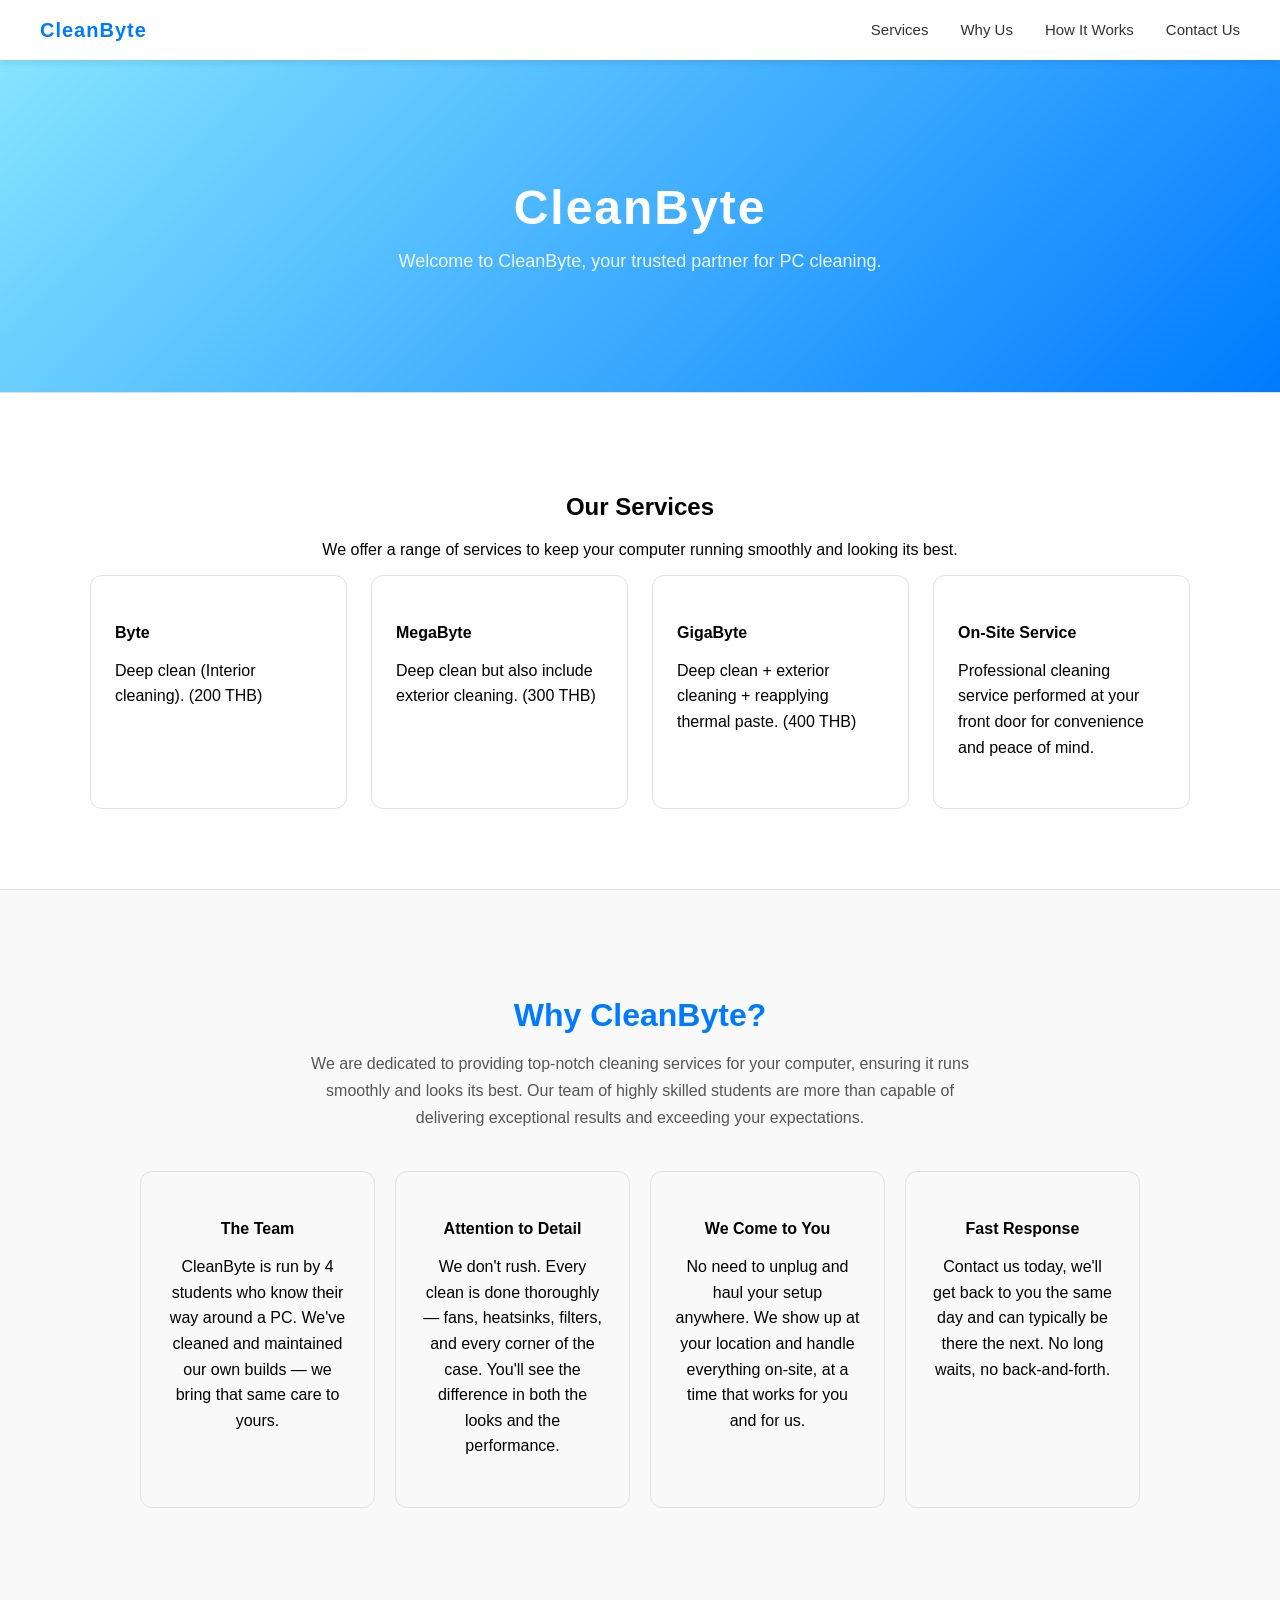
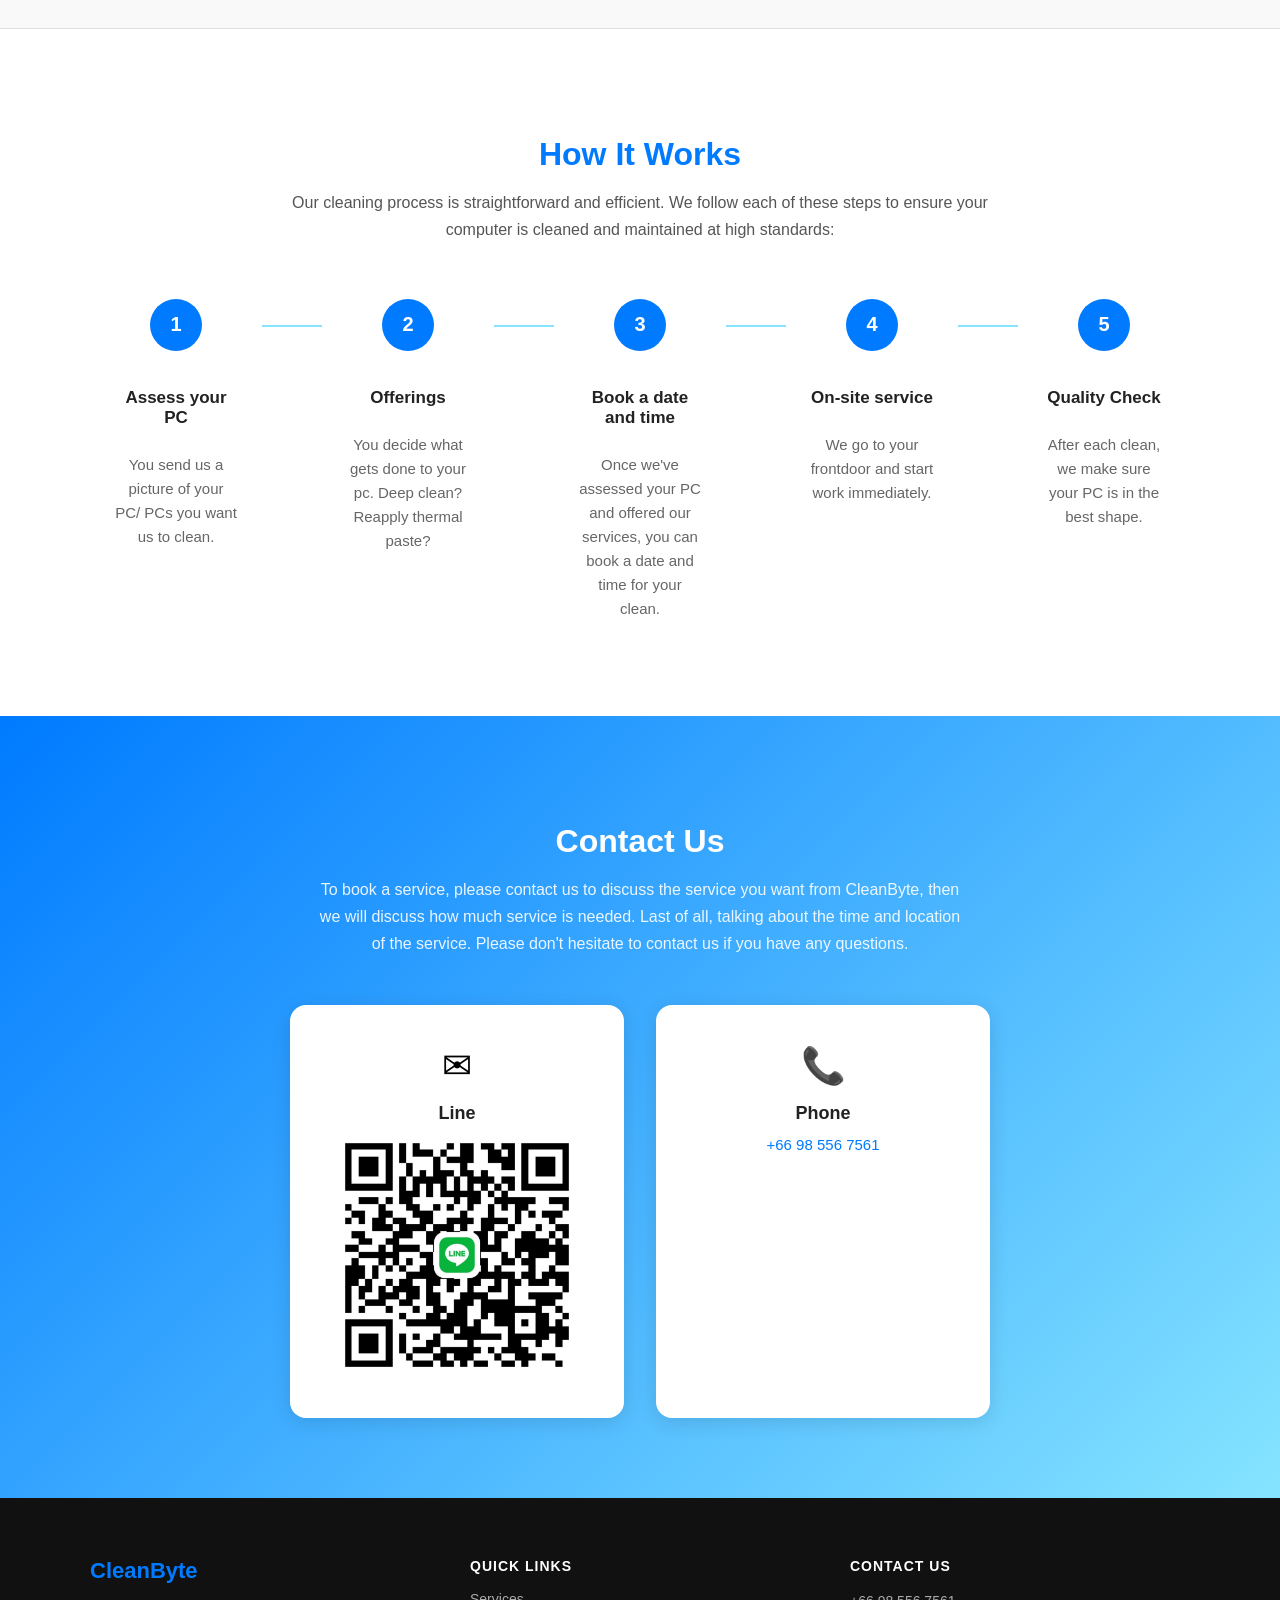
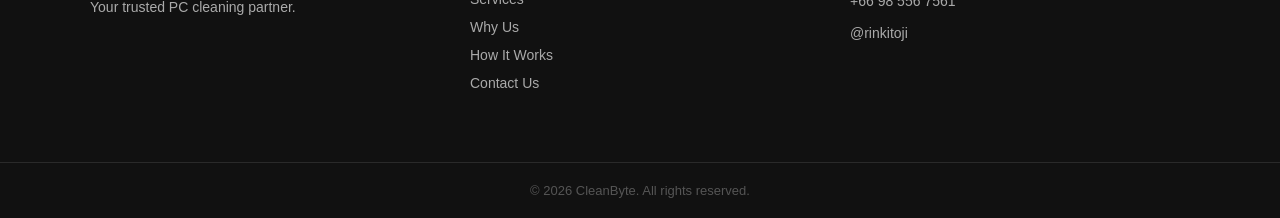
==== commit 17d054cb: "Added a footer (top) into the website. This is the only top footer. For a full footer, relate back t" ====
--- a/index.html
+++ b/index.html
@@ -8,7 +8,7 @@
 </head>
 <body>
 
-<!-- Navbar -->
+<!-- Navigation Bar -->
 <nav class="navbar">
     <div class="navbar-logo">CleanByte</div>
     <ul class="navbar-links">
@@ -19,14 +19,13 @@
     </ul>
 </nav>
 
-<!-- Tab content -->
+<!-- Landing Page Header-->
 <div class="landing-page">
     <h1>CleanByte</h1>
     <h3>Welcome to CleanByte, your trusted partner for PC cleaning.</h3>
 </div>
 
 <!-- Service Section -->
-
 <section id="services" class="services">
     <div class="services-header">
         <h2 style="text-align: center;">Our Services</h2>
@@ -148,6 +147,32 @@
     </div>
 </section>
 
+<footer id="footer" class="footer">
+    <div class="footer-top">
+        <div class="footer-col">
+            <h2>CleanByte</h2>
+            <p>Your trusted PC cleaning partner.</p>
+        </div>
+        <div class="footer-col">
+            <h3>Quick Links</h3>
+            <ul>
+                <li><a href="#services">Services</a></li>
+                <li><a href="#why-us">Why Us</a></li>
+                <li><a href="#how-it-works">How It Works</a></li>
+                <li><a href="#contact-us">Contact Us</a></li>
+            </ul>
+        </div>
+        <div class="footer-col">
+            <h3>Contact Us</h3>
+            <p><a href="tel:+66985567561">+66 98 556 7561</a></p>
+            <p>@rinkitoji</p>
+        </div>
+    </div>
+    <div class="footer-bottom">
+        <p>&copy; 2026 CleanByte. All rights reserved.</p>
+    </div>
+</footer>
+
 <script src="index.js"></script>
 </body>
 </html>
--- a/index.css
+++ b/index.css
@@ -383,3 +383,84 @@
         width: 100%;
     }
 }
+
+
+/* ------------ Footer Part ------------------ */
+.footer {
+    background-color: #111;
+    color: #ccc;
+}
+
+.footer-top {
+    display: grid;
+    grid-template-columns: repeat(3, 1fr);
+    gap: 40px;
+    max-width: 1100px;
+    margin: 0 auto;
+    padding: 60px 40px;
+}
+
+.footer-col h2 {
+    color: #007bff;
+    font-size: 22px;
+    margin: 0 0 12px 0;
+}
+
+.footer-col h3 {
+    color: #ffffff;
+    font-size: 14px;
+    font-weight: bold;
+    margin: 0 0 16px 0;
+    text-transform: uppercase;
+    letter-spacing: 1px;
+}
+
+.footer-col p {
+    font-size: 14px;
+    line-height: 1.7;
+    color: #aaa;
+    margin: 0 0 8px 0;
+}
+
+.footer-col ul {
+    list-style: none;
+    padding: 0;
+    margin: 0;
+}
+
+.footer-col ul li {
+    margin-bottom: 10px;
+}
+
+.footer-col ul li a,
+.footer-col a {
+    color: #aaa;
+    text-decoration: none;
+    font-size: 14px;
+    transition: color 0.2s ease;
+}
+
+.footer-col ul li a:hover,
+.footer-col a:hover {
+    color: #007bff;
+}
+
+.footer-bottom {
+    border-top: 1px solid #2a2a2a;
+    text-align: center;
+    padding: 20px 40px;
+}
+
+.footer-bottom p {
+    color: #555;
+    font-size: 13px;
+    margin: 0;
+}
+
+@media (max-width: 768px) {
+    .footer-top {
+        grid-template-columns: 1fr;
+        gap: 32px;
+        padding: 40px 24px;
+    }
+}
